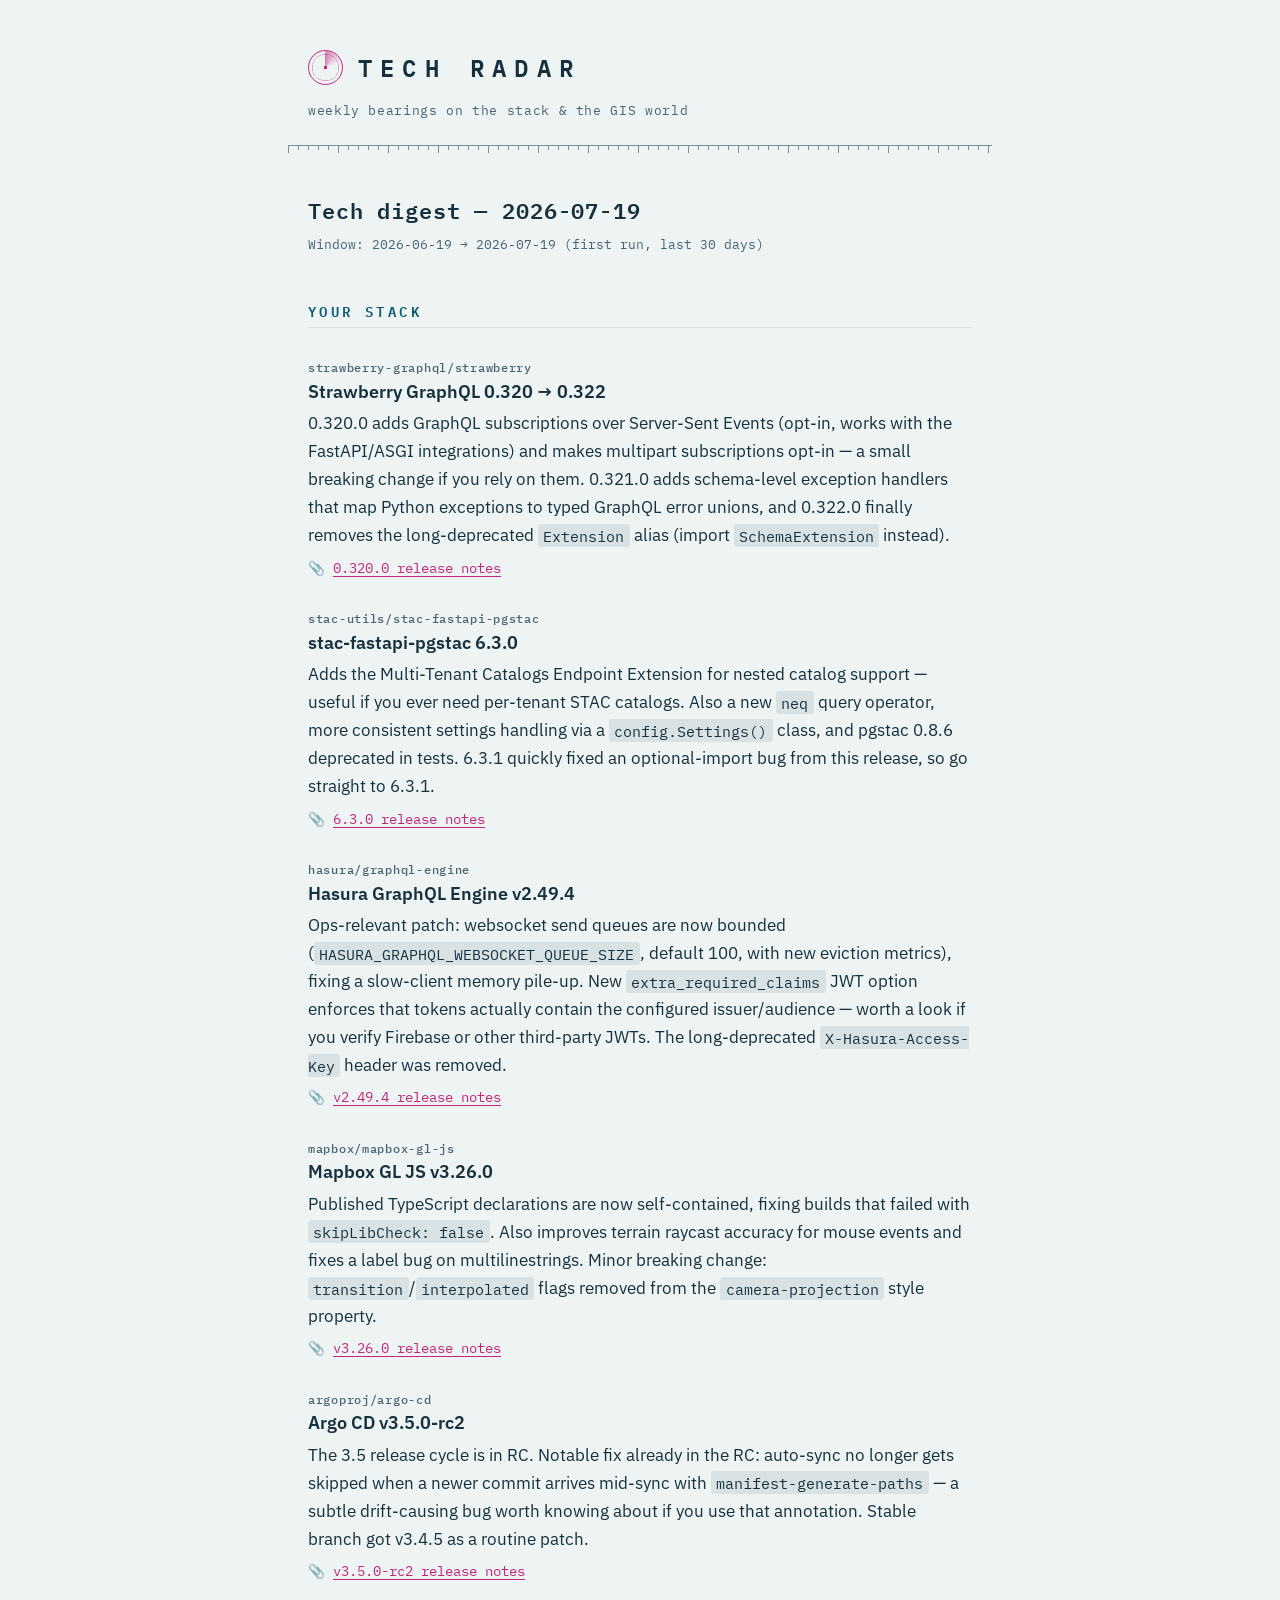
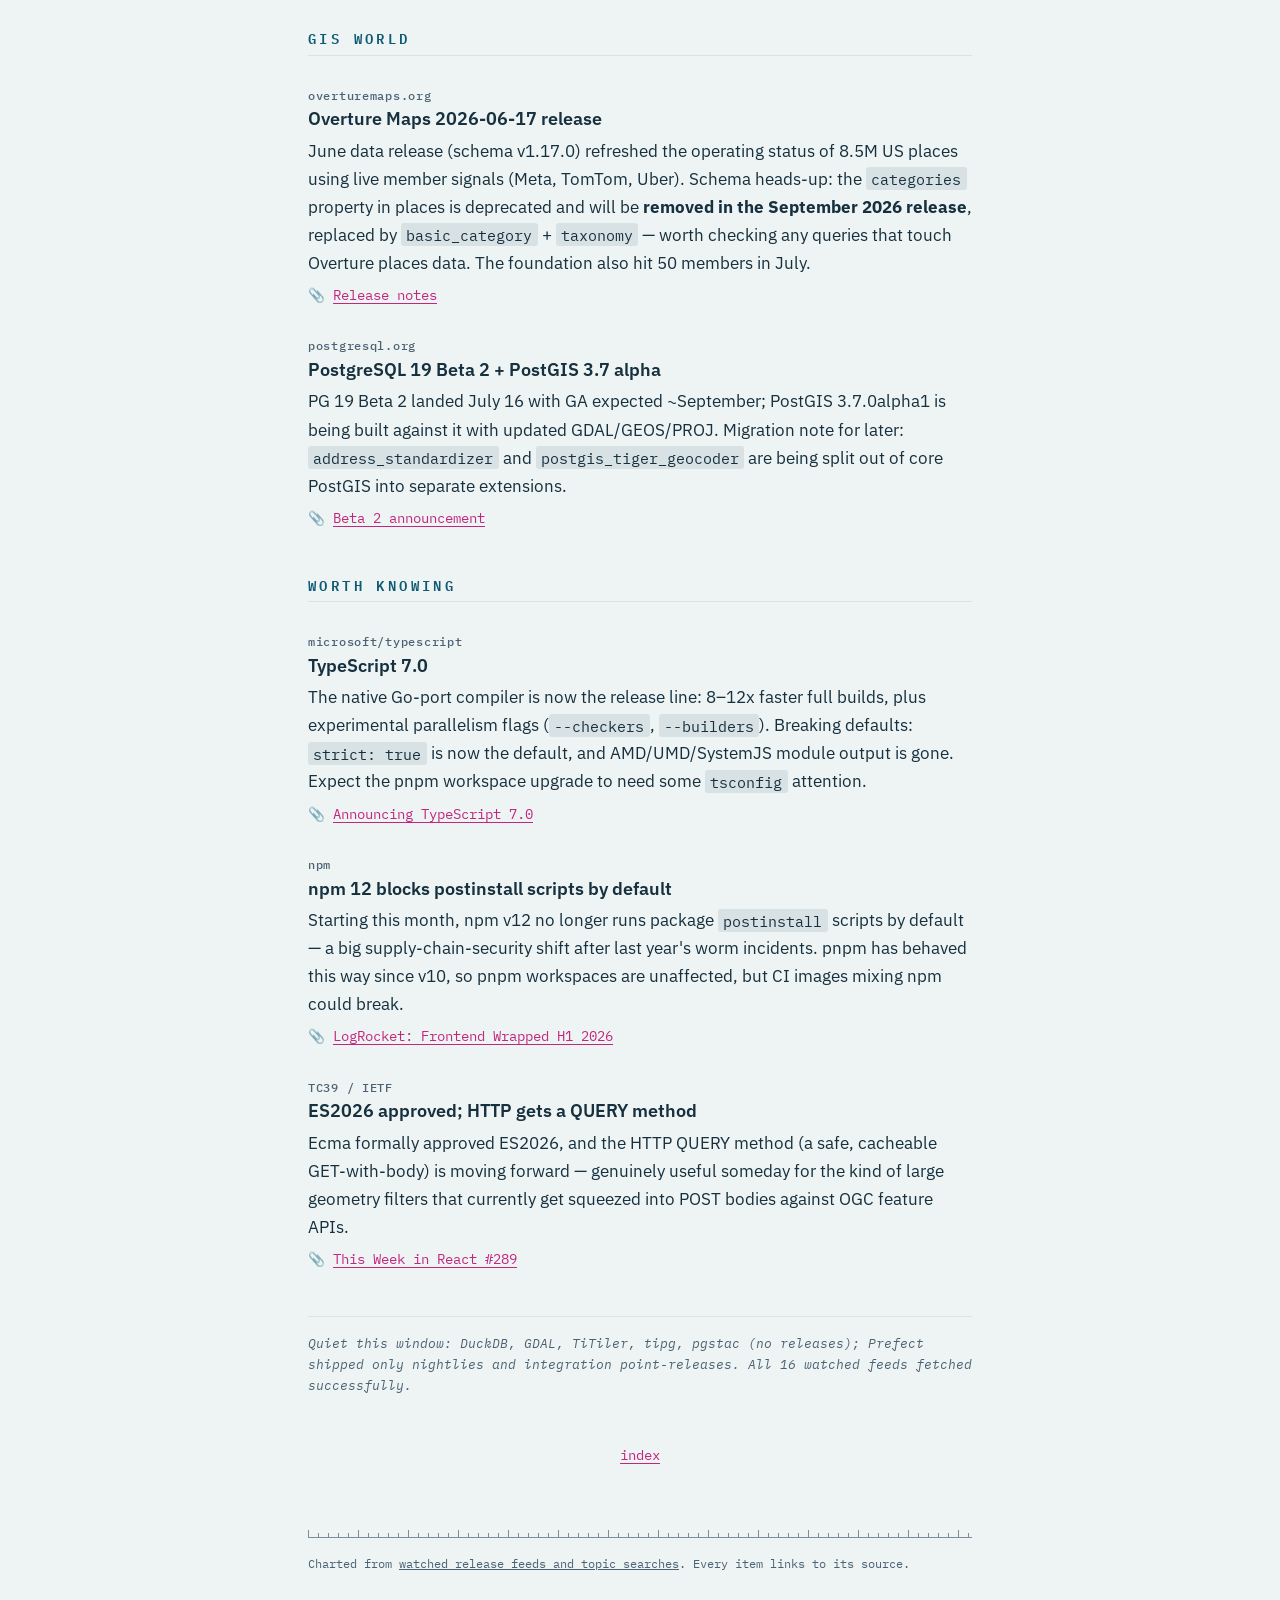
==== docs/2026-07-19.html @ a9393fda "Tech radar: digests and published site Weekly tech-update digests (markdown) and the static site bui" ====
<!DOCTYPE html>
<html lang="en">
<head>
<meta charset="utf-8">
<meta name="viewport" content="width=device-width, initial-scale=1">
<title>Tech Radar — 2026-07-19</title>
<meta name="description" content="Personal tech-update digests: GIS, data pipelines, orchestration, web stacks.">
<link rel="preconnect" href="https://fonts.googleapis.com">
<link rel="preconnect" href="https://fonts.gstatic.com" crossorigin>
<link href="https://fonts.googleapis.com/css2?family=IBM+Plex+Mono:wght@400;500;600&family=IBM+Plex+Sans:ital,wght@0,400;0,600;1,400&display=swap" rel="stylesheet">
<link rel="stylesheet" href="style.css">
<link rel="icon" href="data:image/svg+xml,<svg xmlns='http://www.w3.org/2000/svg' viewBox='0 0 16 16'><circle cx='8' cy='8' r='7' fill='none' stroke='%23C2277E' stroke-width='1.5'/><circle cx='8' cy='8' r='1.5' fill='%23C2277E'/><path d='M8 8 L14 4' stroke='%23C2277E' stroke-width='1.5'/></svg>">
</head>
<body>
<header class="masthead">
  <a class="brand" href="index.html">
    <span class="scope" aria-hidden="true"></span>
    <span class="brand-text">Tech Radar</span>
  </a>
  <p class="tagline">weekly bearings on the stack &amp; the GIS world</p>
</header>
<div class="ticks" aria-hidden="true"></div>
<main>
<article class="digest"><div class="digest-head"><h1>Tech digest — 2026-07-19</h1><p class="window">Window: 2026-06-19 → 2026-07-19 (first run, last 30 days)</p></div>
<h2>Your stack</h2>
<h3><span class="src">strawberry-graphql/strawberry</span>Strawberry GraphQL 0.320 → 0.322</h3>
<p>0.320.0 adds GraphQL subscriptions over Server-Sent Events (opt-in, works with the FastAPI/ASGI integrations) and makes multipart subscriptions opt-in — a small breaking change if you rely on them. 0.321.0 adds schema-level exception handlers that map Python exceptions to typed GraphQL error unions, and 0.322.0 finally removes the long-deprecated <code>Extension</code> alias (import <code>SchemaExtension</code> instead).</p>
<p class="source">📎 <a href="https://github.com/strawberry-graphql/strawberry/releases/tag/0.320.0">0.320.0 release notes</a></p>
<h3><span class="src">stac-utils/stac-fastapi-pgstac</span>stac-fastapi-pgstac 6.3.0</h3>
<p>Adds the Multi-Tenant Catalogs Endpoint Extension for nested catalog support — useful if you ever need per-tenant STAC catalogs. Also a new <code>neq</code> query operator, more consistent settings handling via a <code>config.Settings()</code> class, and pgstac 0.8.6 deprecated in tests. 6.3.1 quickly fixed an optional-import bug from this release, so go straight to 6.3.1.</p>
<p class="source">📎 <a href="https://github.com/stac-utils/stac-fastapi-pgstac/releases/tag/6.3.0">6.3.0 release notes</a></p>
<h3><span class="src">hasura/graphql-engine</span>Hasura GraphQL Engine v2.49.4</h3>
<p>Ops-relevant patch: websocket send queues are now bounded (<code>HASURA_GRAPHQL_WEBSOCKET_QUEUE_SIZE</code>, default 100, with new eviction metrics), fixing a slow-client memory pile-up. New <code>extra_required_claims</code> JWT option enforces that tokens actually contain the configured issuer/audience — worth a look if you verify Firebase or other third-party JWTs. The long-deprecated <code>X-Hasura-Access-Key</code> header was removed.</p>
<p class="source">📎 <a href="https://github.com/hasura/graphql-engine/releases/tag/v2.49.4">v2.49.4 release notes</a></p>
<h3><span class="src">mapbox/mapbox-gl-js</span>Mapbox GL JS v3.26.0</h3>
<p>Published TypeScript declarations are now self-contained, fixing builds that failed with <code>skipLibCheck: false</code>. Also improves terrain raycast accuracy for mouse events and fixes a label bug on multilinestrings. Minor breaking change: <code>transition</code>/<code>interpolated</code> flags removed from the <code>camera-projection</code> style property.</p>
<p class="source">📎 <a href="https://github.com/mapbox/mapbox-gl-js/releases/tag/v3.26.0">v3.26.0 release notes</a></p>
<h3><span class="src">argoproj/argo-cd</span>Argo CD v3.5.0-rc2</h3>
<p>The 3.5 release cycle is in RC. Notable fix already in the RC: auto-sync no longer gets skipped when a newer commit arrives mid-sync with <code>manifest-generate-paths</code> — a subtle drift-causing bug worth knowing about if you use that annotation. Stable branch got v3.4.5 as a routine patch.</p>
<p class="source">📎 <a href="https://github.com/argoproj/argo-cd/releases/tag/v3.5.0-rc2">v3.5.0-rc2 release notes</a></p>
<h2>GIS world</h2>
<h3><span class="src">overturemaps.org</span>Overture Maps 2026-06-17 release</h3>
<p>June data release (schema v1.17.0) refreshed the operating status of 8.5M US places using live member signals (Meta, TomTom, Uber). Schema heads-up: the <code>categories</code> property in places is deprecated and will be <strong>removed in the September 2026 release</strong>, replaced by <code>basic_category</code> + <code>taxonomy</code> — worth checking any queries that touch Overture places data. The foundation also hit 50 members in July.</p>
<p class="source">📎 <a href="https://docs.overturemaps.org/blog/2026/06/17/release-notes/">Release notes</a></p>
<h3><span class="src">postgresql.org</span>PostgreSQL 19 Beta 2 + PostGIS 3.7 alpha</h3>
<p>PG 19 Beta 2 landed July 16 with GA expected ~September; PostGIS 3.7.0alpha1 is being built against it with updated GDAL/GEOS/PROJ. Migration note for later: <code>address_standardizer</code> and <code>postgis_tiger_geocoder</code> are being split out of core PostGIS into separate extensions.</p>
<p class="source">📎 <a href="https://www.postgresql.org/about/news/postgresql-19-beta-2-released-3350/">Beta 2 announcement</a></p>
<h2>Worth knowing</h2>
<h3><span class="src">microsoft/typescript</span>TypeScript 7.0</h3>
<p>The native Go-port compiler is now the release line: 8–12x faster full builds, plus experimental parallelism flags (<code>--checkers</code>, <code>--builders</code>). Breaking defaults: <code>strict: true</code> is now the default, and AMD/UMD/SystemJS module output is gone. Expect the pnpm workspace upgrade to need some <code>tsconfig</code> attention.</p>
<p class="source">📎 <a href="https://devblogs.microsoft.com/typescript/announcing-typescript-7-0/">Announcing TypeScript 7.0</a></p>
<h3><span class="src">npm</span>npm 12 blocks postinstall scripts by default</h3>
<p>Starting this month, npm v12 no longer runs package <code>postinstall</code> scripts by default — a big supply-chain-security shift after last year's worm incidents. pnpm has behaved this way since v10, so pnpm workspaces are unaffected, but CI images mixing npm could break.</p>
<p class="source">📎 <a href="https://blog.logrocket.com/frontend-wrapped-h1-2026-the-nine-biggest-storylines">LogRocket: Frontend Wrapped H1 2026</a></p>
<h3><span class="src">TC39 / IETF</span>ES2026 approved; HTTP gets a QUERY method</h3>
<p>Ecma formally approved ES2026, and the HTTP QUERY method (a safe, cacheable GET-with-body) is moving forward — genuinely useful someday for the kind of large geometry filters that currently get squeezed into POST bodies against OGC feature APIs.</p>
<p class="source">📎 <a href="https://thisweekinreact.com/newsletter/289">This Week in React #289</a></p>
<hr />
<p><em>Quiet this window: DuckDB, GDAL, TiTiler, tipg, pgstac (no releases); Prefect shipped only nightlies and integration point-releases. All 16 watched feeds fetched successfully.</em></p></article><nav class="pagenav"><span></span><a href="index.html">index</a><span></span></nav>
</main>
<footer class="colophon">
  <div class="ticks" aria-hidden="true"></div>
  <p>Charted from <a href="https://github.com/GreatTyrion/tech-radar">watched release feeds and topic searches</a>. Every item links to its source.</p>
</footer>
</body>
</html>
---- docs/style.css ----
/* tech-radar — chart-room theme. Light = chart paper, dark = night bridge. */
:root {
  --paper: #EEF3F4;
  --ink: #16303E;
  --ink-soft: #4A6273;
  --magenta: #C2277E;
  --shoal: #D8E2E4;      /* rules, tick strip */
  --deep: #0E5A73;       /* secondary accent: section marks */
  color-scheme: light dark;
}
@media (prefers-color-scheme: dark) {
  :root {
    --paper: #0D1B24;
    --ink: #C9D6DC;
    --ink-soft: #7E96A3;
    --magenta: #E876B4;
    --shoal: #223844;
    --deep: #5FA8BF;
  }
}

* { box-sizing: border-box; }
html { -webkit-text-size-adjust: 100%; }
body {
  margin: 0;
  background: var(--paper);
  color: var(--ink);
  font-family: "IBM Plex Sans", "Helvetica Neue", Arial, sans-serif;
  font-size: 1.0625rem;
  line-height: 1.65;
}
main, .masthead, .colophon { max-width: 44rem; margin-inline: auto; padding-inline: 1.25rem; }
main { padding-block: 2.5rem 4rem; }

/* ── Masthead: chart title block ─────────────────────────── */
.masthead { padding-top: 3rem; padding-bottom: 1.25rem; }
.brand {
  display: inline-flex; align-items: center; gap: 0.9rem;
  text-decoration: none; color: inherit;
}
.brand-text {
  font-family: "IBM Plex Mono", ui-monospace, monospace;
  font-weight: 600;
  font-size: 1.5rem;
  letter-spacing: 0.35em;
  text-transform: uppercase;
}
.tagline {
  margin: 0.4rem 0 0;
  font-family: "IBM Plex Mono", ui-monospace, monospace;
  font-size: 0.8rem;
  color: var(--ink-soft);
  letter-spacing: 0.05em;
}

/* radar scope: rings + rotating sweep */
.scope {
  width: 2.2rem; height: 2.2rem; border-radius: 50%;
  flex: none;
  border: 1.5px solid var(--magenta);
  background:
    radial-gradient(circle, var(--magenta) 7%, transparent 8%),
    radial-gradient(circle, transparent 55%, color-mix(in srgb, var(--magenta) 45%, transparent) 56%, transparent 60%);
  position: relative;
  overflow: hidden;
}
.scope::after {
  content: "";
  position: absolute; inset: 0;
  background: conic-gradient(from 0deg, color-mix(in srgb, var(--magenta) 55%, transparent), transparent 70deg, transparent);
  animation: sweep 6s linear infinite;
}
@keyframes sweep { to { transform: rotate(360deg); } }
@media (prefers-reduced-motion: reduce) {
  .scope::after { animation: none; }
}

/* ── Tick ruler: chart-border latitude ticks ─────────────── */
.ticks {
  max-width: 44rem; margin-inline: auto; height: 8px;
  margin-top: 0.25rem;
  border-top: 1px solid var(--ink-soft);
  background:
    repeating-linear-gradient(90deg,
      var(--ink-soft) 0 1px, transparent 1px 10px),
    repeating-linear-gradient(90deg,
      var(--ink-soft) 0 1px, transparent 1px 50px);
  background-size: 100% 4px, 100% 8px;
  background-repeat: no-repeat;
  opacity: 0.7;
}

/* ── Digest header ───────────────────────────────────────── */
.digest-head { margin-bottom: 0.5rem; }
.digest-head h1 {
  font-family: "IBM Plex Mono", ui-monospace, monospace;
  font-size: 1.35rem; font-weight: 600;
  letter-spacing: 0.04em;
  margin: 0 0 0.2rem;
}
.window {
  font-family: "IBM Plex Mono", ui-monospace, monospace;
  font-size: 0.8rem; color: var(--ink-soft); margin: 0;
}

/* ── Digest body (markdown output) ───────────────────────── */
.digest h2 {
  font-family: "IBM Plex Mono", ui-monospace, monospace;
  font-size: 0.85rem; font-weight: 600;
  letter-spacing: 0.25em; text-transform: uppercase;
  color: var(--deep);
  margin: 2.8rem 0 0.4rem;
  padding-bottom: 0.3rem;
  border-bottom: 1px solid var(--shoal);
}
.digest h3 {
  font-size: 1.15rem; font-weight: 600;
  line-height: 1.35;
  margin: 2rem 0 0.3rem;
}
.digest h3 .src {
  display: block;
  font-family: "IBM Plex Mono", ui-monospace, monospace;
  font-size: 0.75rem; font-weight: 500;
  letter-spacing: 0.06em;
  color: var(--ink-soft);
  margin-bottom: 0.15rem;
}
.digest p { margin: 0.35rem 0 0; }
.digest a { color: var(--magenta); text-decoration-thickness: 1px; text-underline-offset: 3px; }
.digest a:hover { text-decoration-thickness: 2px; }
.digest p.source {
  font-family: "IBM Plex Mono", ui-monospace, monospace;
  font-size: 0.85rem;
  margin-top: 0.45rem;
}
.digest hr { border: 0; border-top: 1px solid var(--shoal); margin: 2.8rem 0 1rem; }
.digest hr + p, .digest .quiet {
  font-family: "IBM Plex Mono", ui-monospace, monospace;
  font-size: 0.8rem; color: var(--ink-soft);
}
.digest code {
  font-family: "IBM Plex Mono", ui-monospace, monospace;
  font-size: 0.9em;
  background: var(--shoal);
  padding: 0.1em 0.35em; border-radius: 3px;
}

/* ── Archive ─────────────────────────────────────────────── */
.archive h2 {
  font-family: "IBM Plex Mono", ui-monospace, monospace;
  font-size: 0.85rem; font-weight: 600;
  letter-spacing: 0.25em; text-transform: uppercase;
  color: var(--deep);
  margin: 3.5rem 0 0.6rem;
  padding-bottom: 0.3rem;
  border-bottom: 1px solid var(--shoal);
}
.archive ul { list-style: none; padding: 0; margin: 0; }
.archive li { margin: 0.55rem 0; }
.archive .d {
  font-family: "IBM Plex Mono", ui-monospace, monospace;
  font-size: 0.85rem;
  margin-right: 0.75rem;
}
.archive a { color: var(--magenta); text-decoration-thickness: 1px; text-underline-offset: 3px; }
.archive .hl { color: var(--ink-soft); font-size: 0.95rem; }

/* ── Per-digest page nav ─────────────────────────────────── */
.pagenav {
  display: flex; justify-content: space-between; gap: 1rem;
  font-family: "IBM Plex Mono", ui-monospace, monospace;
  font-size: 0.85rem;
  margin-top: 3rem;
}
.pagenav a { color: var(--magenta); text-decoration-thickness: 1px; text-underline-offset: 3px; }

/* ── Colophon ────────────────────────────────────────────── */
.colophon { padding-block: 0 3rem; }
.colophon .ticks { transform: scaleY(-1); margin: 0 0 1rem; padding-inline: 0; }
.colophon p {
  font-family: "IBM Plex Mono", ui-monospace, monospace;
  font-size: 0.75rem; color: var(--ink-soft);
}
.colophon a { color: inherit; }

:focus-visible { outline: 2px solid var(--magenta); outline-offset: 3px; }

@media (max-width: 480px) {
  .brand-text { font-size: 1.15rem; letter-spacing: 0.25em; }
  body { font-size: 1rem; }
}
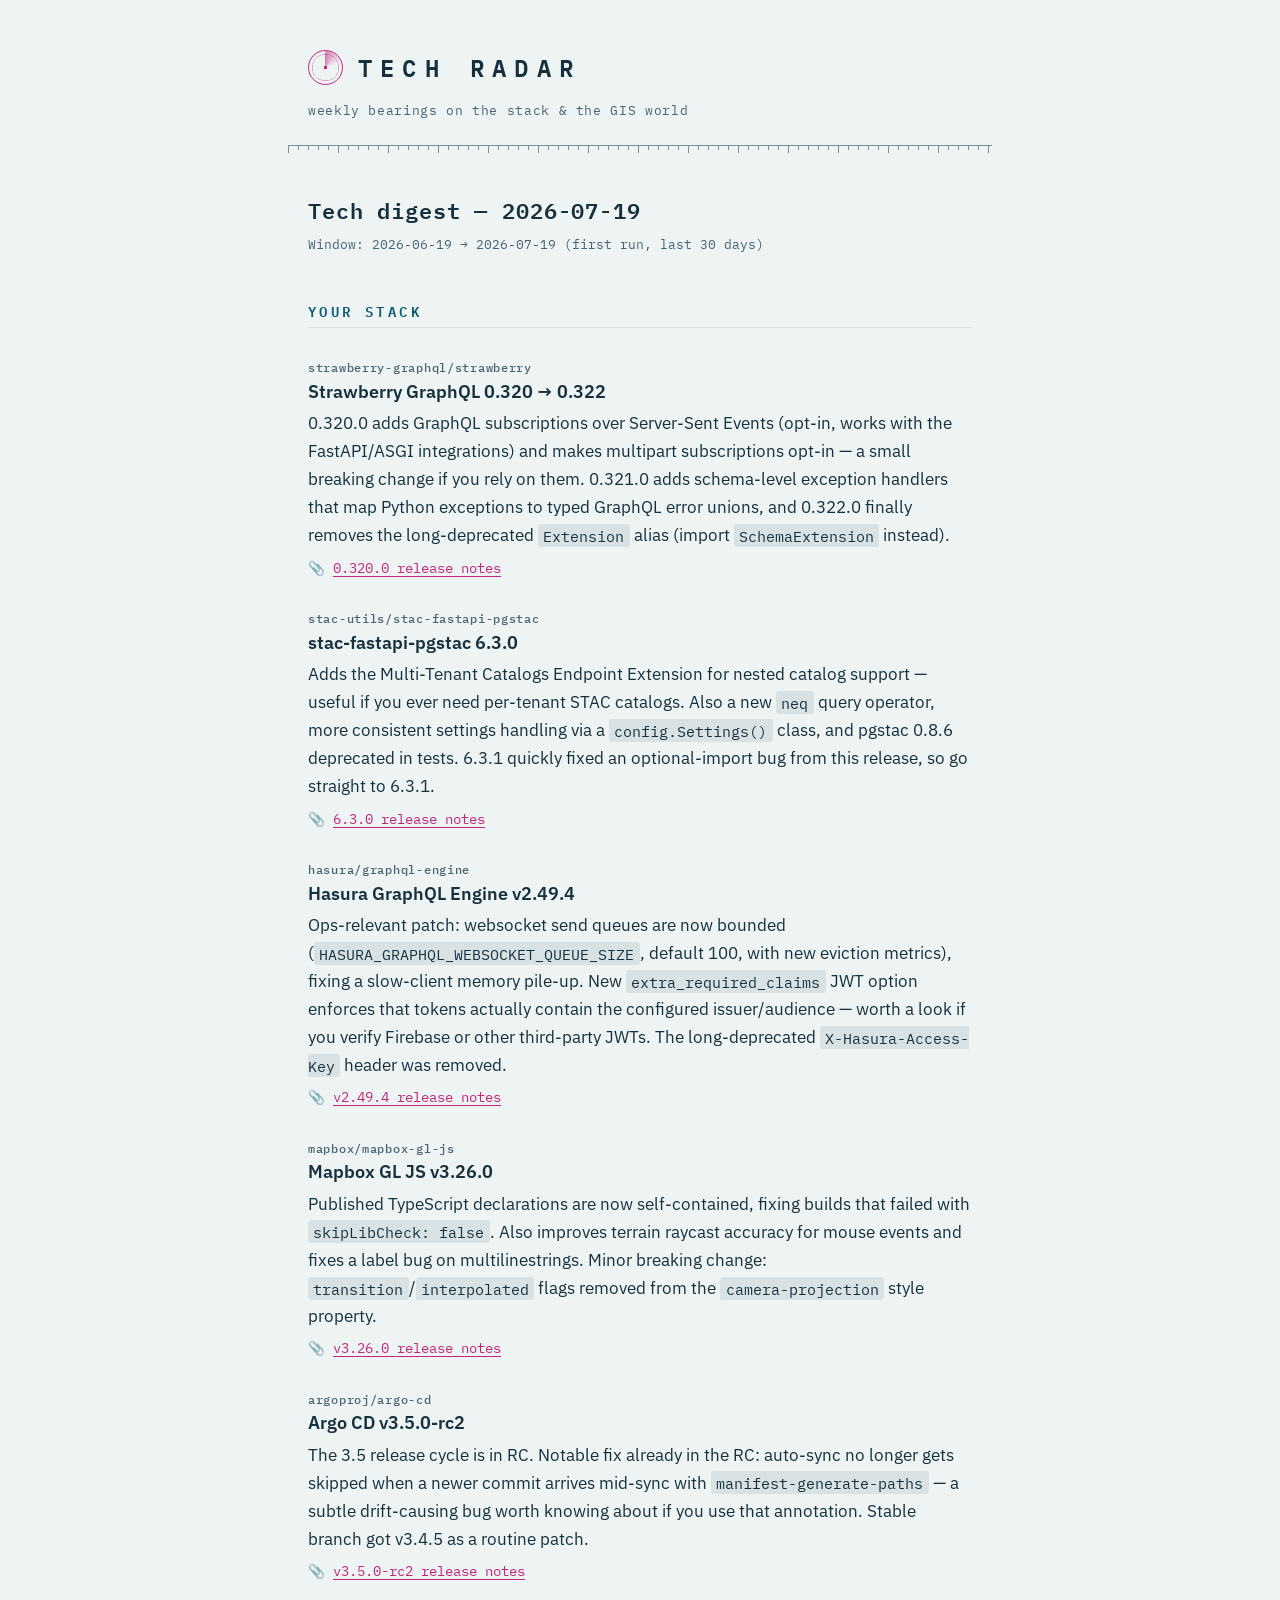
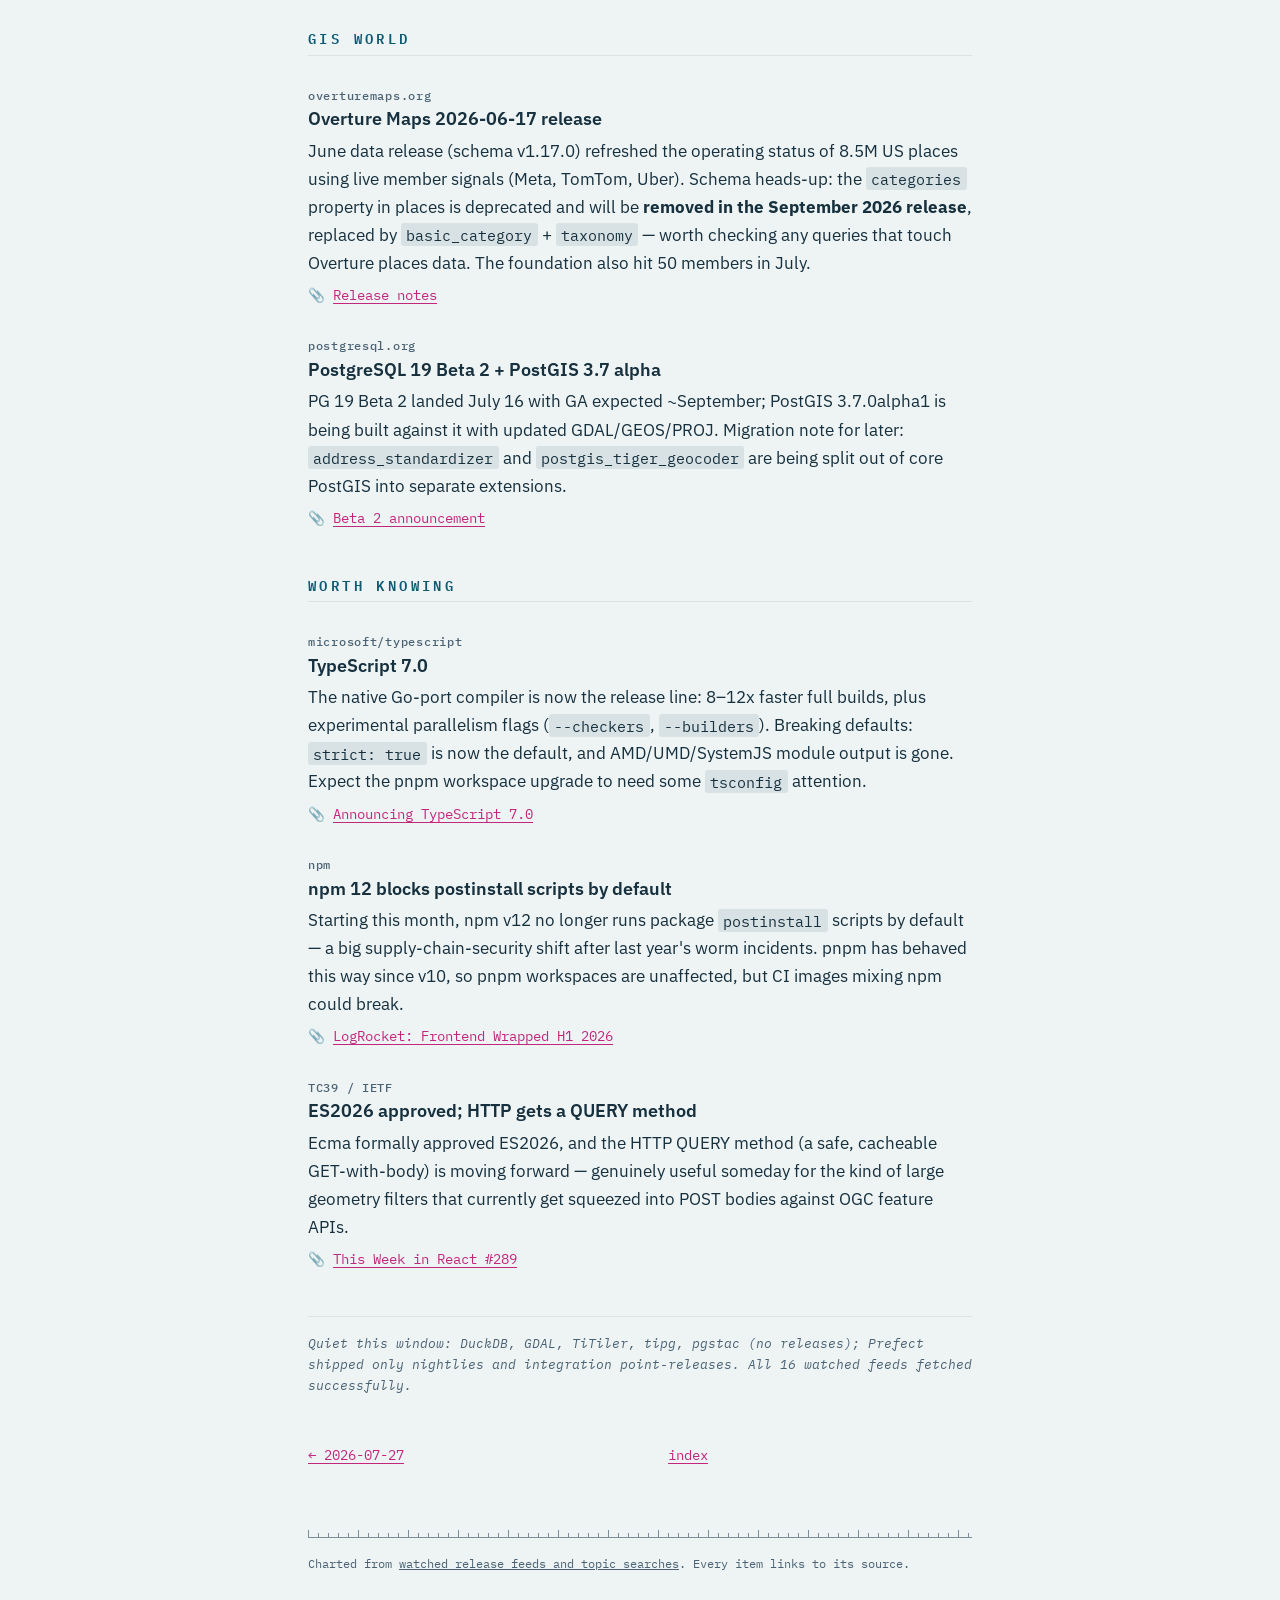
==== commit e788a4e0: "Tech radar: 2026-07-27 digest Co-Authored-By: Claude Opus 5 <noreply@anthropic.com>" ====
--- a/docs/2026-07-19.html
+++ b/docs/2026-07-19.html
@@ -56,7 +56,7 @@
 <p>Ecma formally approved ES2026, and the HTTP QUERY method (a safe, cacheable GET-with-body) is moving forward — genuinely useful someday for the kind of large geometry filters that currently get squeezed into POST bodies against OGC feature APIs.</p>
 <p class="source">📎 <a href="https://thisweekinreact.com/newsletter/289">This Week in React #289</a></p>
 <hr />
-<p><em>Quiet this window: DuckDB, GDAL, TiTiler, tipg, pgstac (no releases); Prefect shipped only nightlies and integration point-releases. All 16 watched feeds fetched successfully.</em></p></article><nav class="pagenav"><span></span><a href="index.html">index</a><span></span></nav>
+<p><em>Quiet this window: DuckDB, GDAL, TiTiler, tipg, pgstac (no releases); Prefect shipped only nightlies and integration point-releases. All 16 watched feeds fetched successfully.</em></p></article><nav class="pagenav"><a href="2026-07-27.html">← 2026-07-27</a><a href="index.html">index</a><span></span></nav>
 </main>
 <footer class="colophon">
   <div class="ticks" aria-hidden="true"></div>
